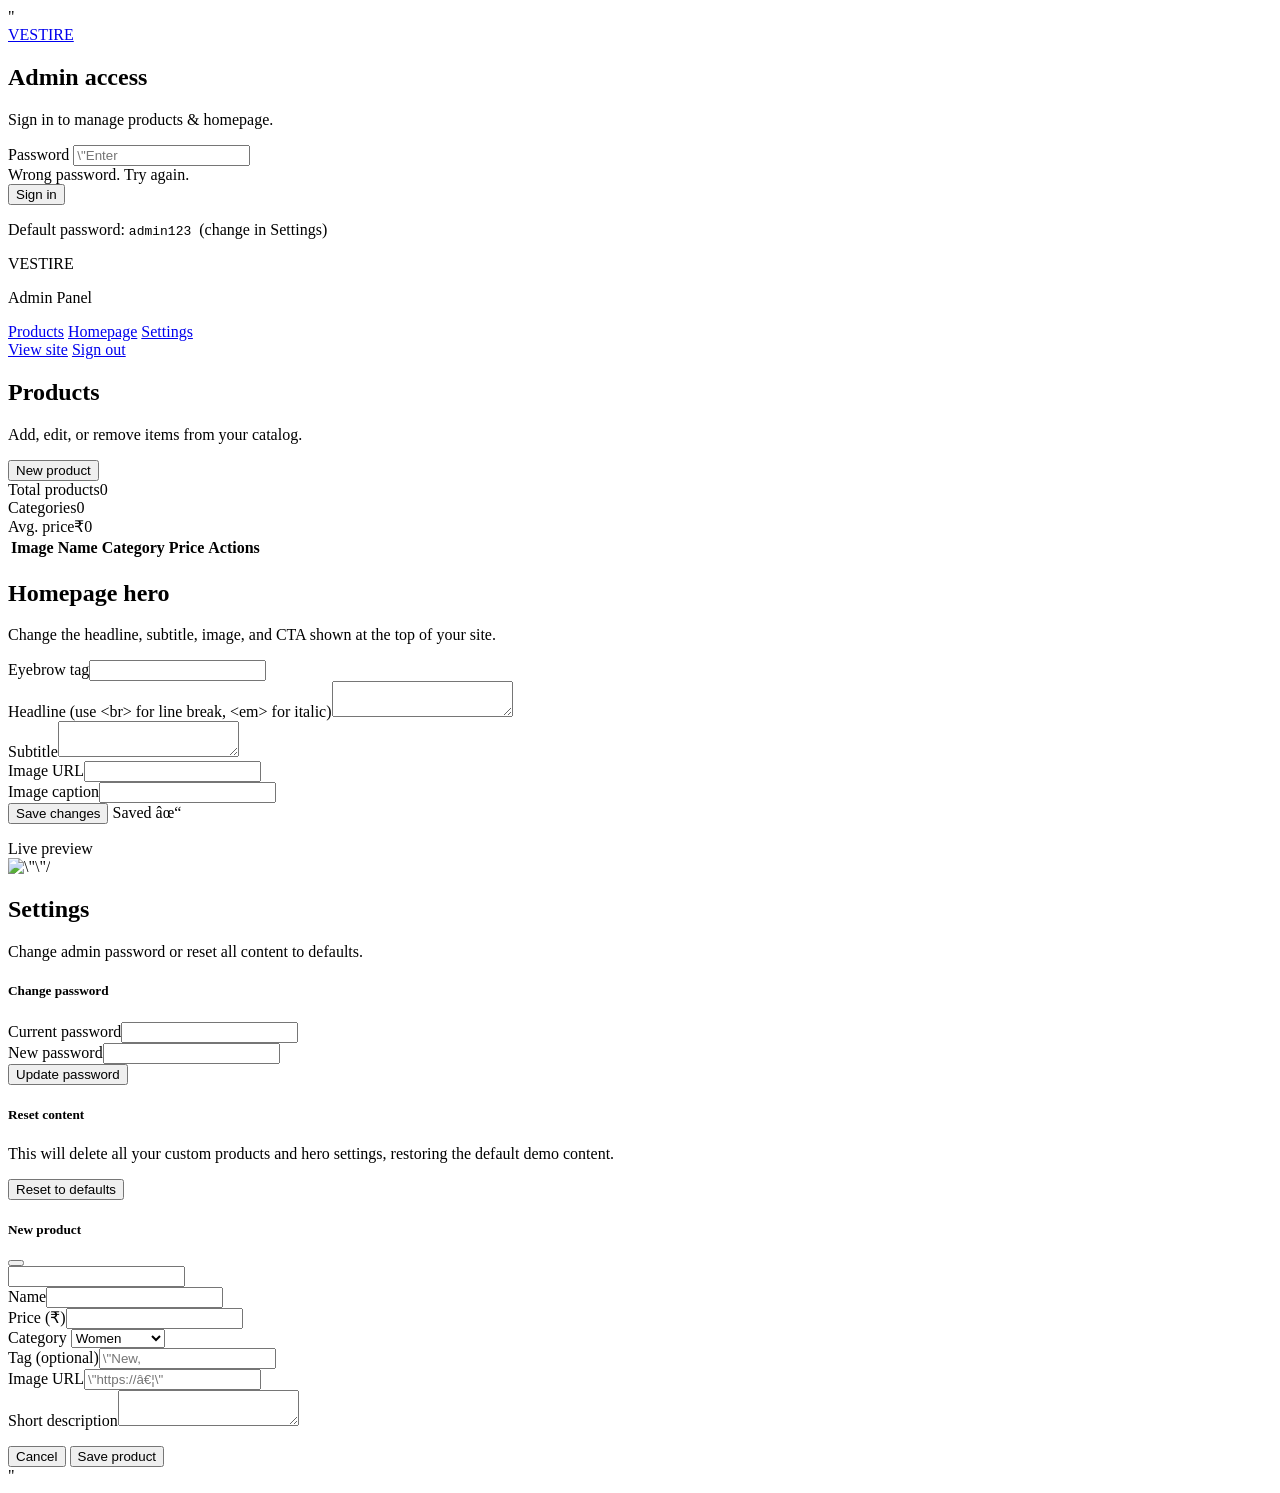
==== admin.html @ 78c93a62 "Create admin.html" ====
"<!DOCTYPE html>
<html lang=\"en\">
<head>
  <meta charset=\"UTF-8\" />
  <meta name=\"viewport\" content=\"width=device-width, initial-scale=1.0\" />
  <title>Admin · VESTIRE</title>
  <link href=\"https://cdn.jsdelivr.net/npm/bootstrap@5.3.2/dist/css/bootstrap.min.css\" rel=\"stylesheet\" />
  <link href=\"https://fonts.googleapis.com/css2?family=Fraunces:opsz,wght@9..144,300;9..144,400;9..144,500;9..144,600&family=DM+Sans:wght@300;400;500;600&display=swap\" rel=\"stylesheet\" />
  <link rel=\"stylesheet\" href=\"https://cdnjs.cloudflare.com/ajax/libs/font-awesome/6.5.1/css/all.min.css\" />
  <link rel=\"stylesheet\" href=\"css/style.css\" />
</head>
<body class=\"admin-body\">

  <!-- LOGIN -->
  <section id=\"loginView\" class=\"admin-login\" data-testid=\"login-view\">
    <div class=\"login-card\">
      <a href=\"index.html\" class=\"brand-mark login-brand\" data-testid=\"login-brand\">VESTIRE</a>
      <h2 class=\"login-title\">Admin access</h2>
      <p class=\"login-sub\">Sign in to manage products &amp; homepage.</p>
      <form id=\"loginForm\" autocomplete=\"off\">
        <div class=\"mb-3\">
          <label class=\"form-label\">Password</label>
          <input type=\"password\" class=\"form-control form-control-lg\" id=\"pwInput\" placeholder=\"Enter admin password\" required data-testid=\"login-password\"/>
        </div>
        <div class=\"text-danger small mb-3 d-none\" id=\"loginError\" data-testid=\"login-error\">Wrong password. Try again.</div>
        <button class=\"btn btn-dark btn-pill w-100\" type=\"submit\" data-testid=\"login-submit\">Sign in</button>
      </form>
      <p class=\"login-hint mt-3\" data-testid=\"login-hint\">
        <i class=\"fa-solid fa-circle-info\"></i>
        Default password: <code>admin123</code> &nbsp;(change in Settings)
      </p>
    </div>
  </section>

  <!-- DASHBOARD -->
  <section id=\"dashView\" class=\"admin-dash d-none\" data-testid=\"dash-view\">
    <aside class=\"admin-side\">
      <div class=\"brand-mark admin-brand\">VESTIRE</div>
      <p class=\"admin-sub\">Admin Panel</p>
      <nav class=\"admin-nav\" data-testid=\"admin-nav\">
        <a href=\"#\" class=\"admin-link active\" data-tab=\"products\" data-testid=\"tab-products\"><i class=\"fa-solid fa-tag\"></i> Products</a>
        <a href=\"#\" class=\"admin-link\" data-tab=\"hero\" data-testid=\"tab-hero\"><i class=\"fa-regular fa-image\"></i> Homepage</a>
        <a href=\"#\" class=\"admin-link\" data-tab=\"settings\" data-testid=\"tab-settings\"><i class=\"fa-solid fa-gear\"></i> Settings</a>
      </nav>
      <div class=\"admin-side-bottom\">
        <a href=\"index.html\" class=\"admin-link\" data-testid=\"view-site\"><i class=\"fa-solid fa-arrow-up-right-from-square\"></i> View site</a>
        <a href=\"#\" class=\"admin-link\" id=\"logoutBtn\" data-testid=\"logout-btn\"><i class=\"fa-solid fa-right-from-bracket\"></i> Sign out</a>
      </div>
    </aside>

    <main class=\"admin-main\">
      <!-- PRODUCTS TAB -->
      <div class=\"admin-tab\" id=\"tab-products\" data-testid=\"products-pane\">
        <div class=\"admin-head d-flex justify-content-between align-items-center flex-wrap gap-3\">
          <div>
            <h2 class=\"admin-title\">Products</h2>
            <p class=\"admin-desc\">Add, edit, or remove items from your catalog.</p>
          </div>
          <button class=\"btn btn-dark btn-pill\" id=\"newProductBtn\" data-testid=\"new-product-btn\"><i class=\"fa-solid fa-plus me-2\"></i>New product</button>
        </div>

        <div class=\"admin-stats row g-3 mb-4\" data-testid=\"admin-stats\">
          <div class=\"col-md-4\"><div class=\"stat-card\"><span class=\"stat-label\">Total products</span><span class=\"stat-value\" id=\"statCount\">0</span></div></div>
          <div class=\"col-md-4\"><div class=\"stat-card\"><span class=\"stat-label\">Categories</span><span class=\"stat-value\" id=\"statCats\">0</span></div></div>
          <div class=\"col-md-4\"><div class=\"stat-card\"><span class=\"stat-label\">Avg. price</span><span class=\"stat-value\" id=\"statAvg\">&#8377;0</span></div></div>
        </div>

        <div class=\"table-card\">
          <table class=\"table align-middle admin-table\" data-testid=\"products-table\">
            <thead><tr><th>Image</th><th>Name</th><th>Category</th><th>Price</th><th class=\"text-end\">Actions</th></tr></thead>
            <tbody id=\"productsBody\"></tbody>
          </table>
        </div>
      </div>

      <!-- HERO TAB -->
      <div class=\"admin-tab d-none\" id=\"tab-hero\" data-testid=\"hero-pane\">
        <div class=\"admin-head\">
          <h2 class=\"admin-title\">Homepage hero</h2>
          <p class=\"admin-desc\">Change the headline, subtitle, image, and CTA shown at the top of your site.</p>
        </div>
        <div class=\"row g-4\">
          <div class=\"col-lg-6\">
            <form id=\"heroForm\" class=\"form-card\">
              <div class=\"mb-3\"><label class=\"form-label\">Eyebrow tag</label><input class=\"form-control\" id=\"heroEyebrow\" data-testid=\"hero-eyebrow-input\"/></div>
              <div class=\"mb-3\"><label class=\"form-label\">Headline (use &lt;br&gt; for line break, &lt;em&gt; for italic)</label><textarea class=\"form-control\" id=\"heroTitle\" rows=\"2\" data-testid=\"hero-title-input\"></textarea></div>
              <div class=\"mb-3\"><label class=\"form-label\">Subtitle</label><textarea class=\"form-control\" id=\"heroSubtitle\" rows=\"3\" data-testid=\"hero-subtitle-input\"></textarea></div>
              <div class=\"mb-3\"><label class=\"form-label\">Image URL</label><input class=\"form-control\" id=\"heroImageUrl\" data-testid=\"hero-image-input\"/></div>
              <div class=\"mb-3\"><label class=\"form-label\">Image caption</label><input class=\"form-control\" id=\"heroCaption\" data-testid=\"hero-caption-input\"/></div>
              <button type=\"submit\" class=\"btn btn-dark btn-pill\" data-testid=\"hero-save-btn\">Save changes</button>
              <span class=\"ms-3 small text-success d-none\" id=\"heroSaved\" data-testid=\"hero-saved-msg\">Saved ✓</span>
            </form>
          </div>
          <div class=\"col-lg-6\">
            <label class=\"form-label\">Live preview</label>
            <div class=\"hero-preview\" data-testid=\"hero-preview\">
              <img id=\"heroPreviewImg\" alt=\"\"/>
              <div class=\"hero-preview-text\">
                <span class=\"eyebrow\" id=\"heroPreviewEyebrow\"></span>
                <h3 id=\"heroPreviewTitle\"></h3>
                <p id=\"heroPreviewSub\"></p>
              </div>
            </div>
          </div>
        </div>
      </div>

      <!-- SETTINGS TAB -->
      <div class=\"admin-tab d-none\" id=\"tab-settings\" data-testid=\"settings-pane\">
        <div class=\"admin-head\">
          <h2 class=\"admin-title\">Settings</h2>
          <p class=\"admin-desc\">Change admin password or reset all content to defaults.</p>
        </div>
        <div class=\"row g-4\">
          <div class=\"col-lg-6\">
            <form id=\"pwForm\" class=\"form-card\">
              <h5>Change password</h5>
              <div class=\"mb-3\"><label class=\"form-label\">Current password</label><input type=\"password\" class=\"form-control\" id=\"curPw\" required data-testid=\"cur-pw\"/></div>
              <div class=\"mb-3\"><label class=\"form-label\">New password</label><input type=\"password\" class=\"form-control\" id=\"newPw\" required minlength=\"4\" data-testid=\"new-pw\"/></div>
              <button class=\"btn btn-dark btn-pill\" type=\"submit\" data-testid=\"save-pw-btn\">Update password</button>
              <span class=\"ms-3 small d-none\" id=\"pwMsg\" data-testid=\"pw-msg\"></span>
            </form>
          </div>
          <div class=\"col-lg-6\">
            <div class=\"form-card\">
              <h5>Reset content</h5>
              <p class=\"text-muted small\">This will delete all your custom products and hero settings, restoring the default demo content.</p>
              <button class=\"btn btn-outline-danger btn-pill\" id=\"resetBtn\" data-testid=\"reset-btn\"><i class=\"fa-solid fa-rotate-left me-2\"></i>Reset to defaults</button>
            </div>
          </div>
        </div>
      </div>
    </main>
  </section>

  <!-- Product modal -->
  <div class=\"modal fade\" id=\"productModal\" tabindex=\"-1\" aria-hidden=\"true\">
    <div class=\"modal-dialog modal-dialog-centered modal-lg\">
      <div class=\"modal-content\">
        <div class=\"modal-header\">
          <h5 class=\"modal-title\" id=\"productModalTitle\">New product</h5>
          <button type=\"button\" class=\"btn-close\" data-bs-dismiss=\"modal\" aria-label=\"Close\"></button>
        </div>
        <div class=\"modal-body\">
          <form id=\"productForm\">
            <input type=\"hidden\" id=\"prodId\"/>
            <div class=\"row g-3\">
              <div class=\"col-md-8\"><label class=\"form-label\">Name</label><input class=\"form-control\" id=\"prodName\" required data-testid=\"prod-name\"/></div>
              <div class=\"col-md-4\"><label class=\"form-label\">Price (&#8377;)</label><input type=\"number\" class=\"form-control\" id=\"prodPrice\" required min=\"0\" data-testid=\"prod-price\"/></div>
              <div class=\"col-md-6\"><label class=\"form-label\">Category</label>
                <select class=\"form-select\" id=\"prodCategory\" required data-testid=\"prod-category\">
                  <option value=\"Women\">Women</option>
                  <option value=\"Men\">Men</option>
                  <option value=\"Accessories\">Accessories</option>
                  <option value=\"Footwear\">Footwear</option>
                </select>
              </div>
              <div class=\"col-md-6\"><label class=\"form-label\">Tag (optional)</label><input class=\"form-control\" id=\"prodTag\" placeholder=\"New, Best seller…\" data-testid=\"prod-tag\"/></div>
              <div class=\"col-12\"><label class=\"form-label\">Image URL</label><input class=\"form-control\" id=\"prodImage\" required placeholder=\"https://…\" data-testid=\"prod-image\"/></div>
              <div class=\"col-12\"><label class=\"form-label\">Short description</label><textarea class=\"form-control\" id=\"prodDesc\" rows=\"2\" data-testid=\"prod-desc\"></textarea></div>
            </div>
          </form>
        </div>
        <div class=\"modal-footer\">
          <button class=\"btn btn-link\" data-bs-dismiss=\"modal\">Cancel</button>
          <button class=\"btn btn-dark btn-pill\" id=\"saveProductBtn\" data-testid=\"save-product-btn\">Save product</button>
        </div>
      </div>
    </div>
  </div>

  <!-- Toast -->
  <div class=\"toast-stack\" id=\"toastStack\" data-testid=\"toast-stack\"></div>

  <script src=\"https://cdn.jsdelivr.net/npm/bootstrap@5.3.2/dist/js/bootstrap.bundle.min.js\"></script>
  <script src=\"js/data.js\"></script>
  <script src=\"js/admin.js\"></script>
</body>
</html>
"
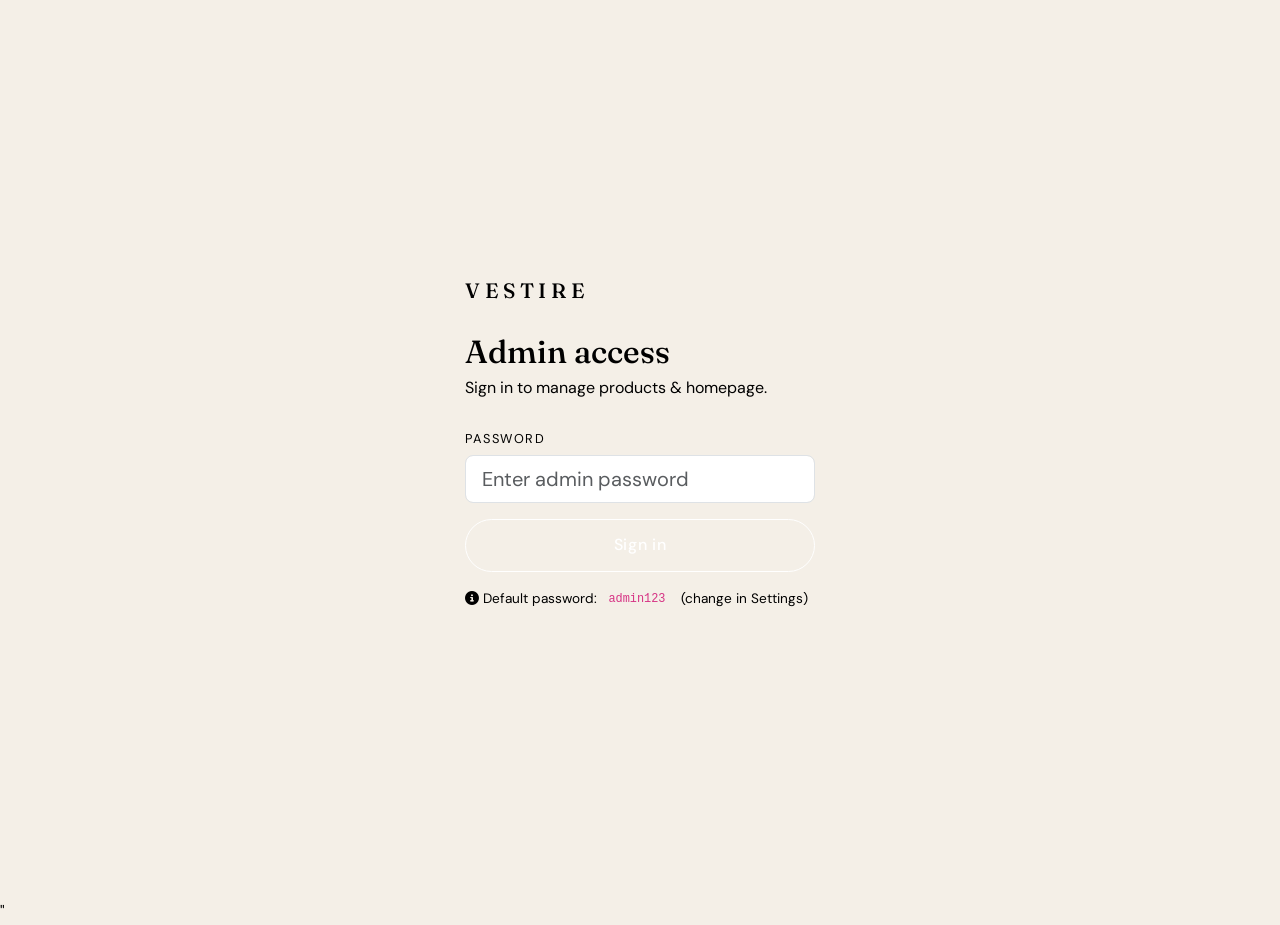
==== commit 7670b2b5: "Fix malformed HTML escaping" ====
--- a/admin.html
+++ b/admin.html
@@ -1,104 +1,104 @@
-"<!DOCTYPE html>
-<html lang=\"en\">
+<!DOCTYPE html>
+<html lang="en">
 <head>
-  <meta charset=\"UTF-8\" />
-  <meta name=\"viewport\" content=\"width=device-width, initial-scale=1.0\" />
+  <meta charset="UTF-8" />
+  <meta name="viewport" content="width=device-width, initial-scale=1.0" />
   <title>Admin · VESTIRE</title>
-  <link href=\"https://cdn.jsdelivr.net/npm/bootstrap@5.3.2/dist/css/bootstrap.min.css\" rel=\"stylesheet\" />
-  <link href=\"https://fonts.googleapis.com/css2?family=Fraunces:opsz,wght@9..144,300;9..144,400;9..144,500;9..144,600&family=DM+Sans:wght@300;400;500;600&display=swap\" rel=\"stylesheet\" />
-  <link rel=\"stylesheet\" href=\"https://cdnjs.cloudflare.com/ajax/libs/font-awesome/6.5.1/css/all.min.css\" />
-  <link rel=\"stylesheet\" href=\"css/style.css\" />
+  <link href="https://cdn.jsdelivr.net/npm/bootstrap@5.3.2/dist/css/bootstrap.min.css" rel="stylesheet" />
+  <link href="https://fonts.googleapis.com/css2?family=Fraunces:opsz,wght@9..144,300;9..144,400;9..144,500;9..144,600&family=DM+Sans:wght@300;400;500;600&display=swap" rel="stylesheet" />
+  <link rel="stylesheet" href="https://cdnjs.cloudflare.com/ajax/libs/font-awesome/6.5.1/css/all.min.css" />
+  <link rel="stylesheet" href="css/style.css" />
 </head>
-<body class=\"admin-body\">
+<body class="admin-body">
 
   <!-- LOGIN -->
-  <section id=\"loginView\" class=\"admin-login\" data-testid=\"login-view\">
-    <div class=\"login-card\">
-      <a href=\"index.html\" class=\"brand-mark login-brand\" data-testid=\"login-brand\">VESTIRE</a>
-      <h2 class=\"login-title\">Admin access</h2>
-      <p class=\"login-sub\">Sign in to manage products &amp; homepage.</p>
-      <form id=\"loginForm\" autocomplete=\"off\">
-        <div class=\"mb-3\">
-          <label class=\"form-label\">Password</label>
-          <input type=\"password\" class=\"form-control form-control-lg\" id=\"pwInput\" placeholder=\"Enter admin password\" required data-testid=\"login-password\"/>
+  <section id="loginView" class="admin-login" data-testid="login-view">
+    <div class="login-card">
+      <a href="index.html" class="brand-mark login-brand" data-testid="login-brand">VESTIRE</a>
+      <h2 class="login-title">Admin access</h2>
+      <p class="login-sub">Sign in to manage products &amp; homepage.</p>
+      <form id="loginForm" autocomplete="off">
+        <div class="mb-3">
+          <label class="form-label">Password</label>
+          <input type="password" class="form-control form-control-lg" id="pwInput" placeholder="Enter admin password" required data-testid="login-password"/>
         </div>
-        <div class=\"text-danger small mb-3 d-none\" id=\"loginError\" data-testid=\"login-error\">Wrong password. Try again.</div>
-        <button class=\"btn btn-dark btn-pill w-100\" type=\"submit\" data-testid=\"login-submit\">Sign in</button>
+        <div class="text-danger small mb-3 d-none" id="loginError" data-testid="login-error">Wrong password. Try again.</div>
+        <button class="btn btn-dark btn-pill w-100" type="submit" data-testid="login-submit">Sign in</button>
       </form>
-      <p class=\"login-hint mt-3\" data-testid=\"login-hint\">
-        <i class=\"fa-solid fa-circle-info\"></i>
+      <p class="login-hint mt-3" data-testid="login-hint">
+        <i class="fa-solid fa-circle-info"></i>
         Default password: <code>admin123</code> &nbsp;(change in Settings)
       </p>
     </div>
   </section>
 
   <!-- DASHBOARD -->
-  <section id=\"dashView\" class=\"admin-dash d-none\" data-testid=\"dash-view\">
-    <aside class=\"admin-side\">
-      <div class=\"brand-mark admin-brand\">VESTIRE</div>
-      <p class=\"admin-sub\">Admin Panel</p>
-      <nav class=\"admin-nav\" data-testid=\"admin-nav\">
-        <a href=\"#\" class=\"admin-link active\" data-tab=\"products\" data-testid=\"tab-products\"><i class=\"fa-solid fa-tag\"></i> Products</a>
-        <a href=\"#\" class=\"admin-link\" data-tab=\"hero\" data-testid=\"tab-hero\"><i class=\"fa-regular fa-image\"></i> Homepage</a>
-        <a href=\"#\" class=\"admin-link\" data-tab=\"settings\" data-testid=\"tab-settings\"><i class=\"fa-solid fa-gear\"></i> Settings</a>
+  <section id="dashView" class="admin-dash d-none" data-testid="dash-view">
+    <aside class="admin-side">
+      <div class="brand-mark admin-brand">VESTIRE</div>
+      <p class="admin-sub">Admin Panel</p>
+      <nav class="admin-nav" data-testid="admin-nav">
+        <a href="#" class="admin-link active" data-tab="products" data-testid="tab-products"><i class="fa-solid fa-tag"></i> Products</a>
+        <a href="#" class="admin-link" data-tab="hero" data-testid="tab-hero"><i class="fa-regular fa-image"></i> Homepage</a>
+        <a href="#" class="admin-link" data-tab="settings" data-testid="tab-settings"><i class="fa-solid fa-gear"></i> Settings</a>
       </nav>
-      <div class=\"admin-side-bottom\">
-        <a href=\"index.html\" class=\"admin-link\" data-testid=\"view-site\"><i class=\"fa-solid fa-arrow-up-right-from-square\"></i> View site</a>
-        <a href=\"#\" class=\"admin-link\" id=\"logoutBtn\" data-testid=\"logout-btn\"><i class=\"fa-solid fa-right-from-bracket\"></i> Sign out</a>
+      <div class="admin-side-bottom">
+        <a href="index.html" class="admin-link" data-testid="view-site"><i class="fa-solid fa-arrow-up-right-from-square"></i> View site</a>
+        <a href="#" class="admin-link" id="logoutBtn" data-testid="logout-btn"><i class="fa-solid fa-right-from-bracket"></i> Sign out</a>
       </div>
     </aside>
 
-    <main class=\"admin-main\">
+    <main class="admin-main">
       <!-- PRODUCTS TAB -->
-      <div class=\"admin-tab\" id=\"tab-products\" data-testid=\"products-pane\">
-        <div class=\"admin-head d-flex justify-content-between align-items-center flex-wrap gap-3\">
+      <div class="admin-tab" id="tab-products" data-testid="products-pane">
+        <div class="admin-head d-flex justify-content-between align-items-center flex-wrap gap-3">
           <div>
-            <h2 class=\"admin-title\">Products</h2>
-            <p class=\"admin-desc\">Add, edit, or remove items from your catalog.</p>
+            <h2 class="admin-title">Products</h2>
+            <p class="admin-desc">Add, edit, or remove items from your catalog.</p>
           </div>
-          <button class=\"btn btn-dark btn-pill\" id=\"newProductBtn\" data-testid=\"new-product-btn\"><i class=\"fa-solid fa-plus me-2\"></i>New product</button>
+          <button class="btn btn-dark btn-pill" id="newProductBtn" data-testid="new-product-btn"><i class="fa-solid fa-plus me-2"></i>New product</button>
         </div>
 
-        <div class=\"admin-stats row g-3 mb-4\" data-testid=\"admin-stats\">
-          <div class=\"col-md-4\"><div class=\"stat-card\"><span class=\"stat-label\">Total products</span><span class=\"stat-value\" id=\"statCount\">0</span></div></div>
-          <div class=\"col-md-4\"><div class=\"stat-card\"><span class=\"stat-label\">Categories</span><span class=\"stat-value\" id=\"statCats\">0</span></div></div>
-          <div class=\"col-md-4\"><div class=\"stat-card\"><span class=\"stat-label\">Avg. price</span><span class=\"stat-value\" id=\"statAvg\">&#8377;0</span></div></div>
+        <div class="admin-stats row g-3 mb-4" data-testid="admin-stats">
+          <div class="col-md-4"><div class="stat-card"><span class="stat-label">Total products</span><span class="stat-value" id="statCount">0</span></div></div>
+          <div class="col-md-4"><div class="stat-card"><span class="stat-label">Categories</span><span class="stat-value" id="statCats">0</span></div></div>
+          <div class="col-md-4"><div class="stat-card"><span class="stat-label">Avg. price</span><span class="stat-value" id="statAvg">&#8377;0</span></div></div>
         </div>
 
-        <div class=\"table-card\">
-          <table class=\"table align-middle admin-table\" data-testid=\"products-table\">
-            <thead><tr><th>Image</th><th>Name</th><th>Category</th><th>Price</th><th class=\"text-end\">Actions</th></tr></thead>
-            <tbody id=\"productsBody\"></tbody>
+        <div class="table-card">
+          <table class="table align-middle admin-table" data-testid="products-table">
+            <thead><tr><th>Image</th><th>Name</th><th>Category</th><th>Price</th><th class="text-end">Actions</th></tr></thead>
+            <tbody id="productsBody"></tbody>
           </table>
         </div>
       </div>
 
       <!-- HERO TAB -->
-      <div class=\"admin-tab d-none\" id=\"tab-hero\" data-testid=\"hero-pane\">
-        <div class=\"admin-head\">
-          <h2 class=\"admin-title\">Homepage hero</h2>
-          <p class=\"admin-desc\">Change the headline, subtitle, image, and CTA shown at the top of your site.</p>
+      <div class="admin-tab d-none" id="tab-hero" data-testid="hero-pane">
+        <div class="admin-head">
+          <h2 class="admin-title">Homepage hero</h2>
+          <p class="admin-desc">Change the headline, subtitle, image, and CTA shown at the top of your site.</p>
         </div>
-        <div class=\"row g-4\">
-          <div class=\"col-lg-6\">
-            <form id=\"heroForm\" class=\"form-card\">
-              <div class=\"mb-3\"><label class=\"form-label\">Eyebrow tag</label><input class=\"form-control\" id=\"heroEyebrow\" data-testid=\"hero-eyebrow-input\"/></div>
-              <div class=\"mb-3\"><label class=\"form-label\">Headline (use &lt;br&gt; for line break, &lt;em&gt; for italic)</label><textarea class=\"form-control\" id=\"heroTitle\" rows=\"2\" data-testid=\"hero-title-input\"></textarea></div>
-              <div class=\"mb-3\"><label class=\"form-label\">Subtitle</label><textarea class=\"form-control\" id=\"heroSubtitle\" rows=\"3\" data-testid=\"hero-subtitle-input\"></textarea></div>
-              <div class=\"mb-3\"><label class=\"form-label\">Image URL</label><input class=\"form-control\" id=\"heroImageUrl\" data-testid=\"hero-image-input\"/></div>
-              <div class=\"mb-3\"><label class=\"form-label\">Image caption</label><input class=\"form-control\" id=\"heroCaption\" data-testid=\"hero-caption-input\"/></div>
-              <button type=\"submit\" class=\"btn btn-dark btn-pill\" data-testid=\"hero-save-btn\">Save changes</button>
-              <span class=\"ms-3 small text-success d-none\" id=\"heroSaved\" data-testid=\"hero-saved-msg\">Saved ✓</span>
+        <div class="row g-4">
+          <div class="col-lg-6">
+            <form id="heroForm" class="form-card">
+              <div class="mb-3"><label class="form-label">Eyebrow tag</label><input class="form-control" id="heroEyebrow" data-testid="hero-eyebrow-input"/></div>
+              <div class="mb-3"><label class="form-label">Headline (use &lt;br&gt; for line break, &lt;em&gt; for italic)</label><textarea class="form-control" id="heroTitle" rows="2" data-testid="hero-title-input"></textarea></div>
+              <div class="mb-3"><label class="form-label">Subtitle</label><textarea class="form-control" id="heroSubtitle" rows="3" data-testid="hero-subtitle-input"></textarea></div>
+              <div class="mb-3"><label class="form-label">Image URL</label><input class="form-control" id="heroImageUrl" data-testid="hero-image-input"/></div>
+              <div class="mb-3"><label class="form-label">Image caption</label><input class="form-control" id="heroCaption" data-testid="hero-caption-input"/></div>
+              <button type="submit" class="btn btn-dark btn-pill" data-testid="hero-save-btn">Save changes</button>
+              <span class="ms-3 small text-success d-none" id="heroSaved" data-testid="hero-saved-msg">Saved ✓</span>
             </form>
           </div>
-          <div class=\"col-lg-6\">
-            <label class=\"form-label\">Live preview</label>
-            <div class=\"hero-preview\" data-testid=\"hero-preview\">
-              <img id=\"heroPreviewImg\" alt=\"\"/>
-              <div class=\"hero-preview-text\">
-                <span class=\"eyebrow\" id=\"heroPreviewEyebrow\"></span>
-                <h3 id=\"heroPreviewTitle\"></h3>
-                <p id=\"heroPreviewSub\"></p>
+          <div class="col-lg-6">
+            <label class="form-label">Live preview</label>
+            <div class="hero-preview" data-testid="hero-preview">
+              <img id="heroPreviewImg" alt=""/>
+              <div class="hero-preview-text">
+                <span class="eyebrow" id="heroPreviewEyebrow"></span>
+                <h3 id="heroPreviewTitle"></h3>
+                <p id="heroPreviewSub"></p>
               </div>
             </div>
           </div>
@@ -106,26 +106,26 @@
       </div>
 
       <!-- SETTINGS TAB -->
-      <div class=\"admin-tab d-none\" id=\"tab-settings\" data-testid=\"settings-pane\">
-        <div class=\"admin-head\">
-          <h2 class=\"admin-title\">Settings</h2>
-          <p class=\"admin-desc\">Change admin password or reset all content to defaults.</p>
+      <div class="admin-tab d-none" id="tab-settings" data-testid="settings-pane">
+        <div class="admin-head">
+          <h2 class="admin-title">Settings</h2>
+          <p class="admin-desc">Change admin password or reset all content to defaults.</p>
         </div>
-        <div class=\"row g-4\">
-          <div class=\"col-lg-6\">
-            <form id=\"pwForm\" class=\"form-card\">
+        <div class="row g-4">
+          <div class="col-lg-6">
+            <form id="pwForm" class="form-card">
               <h5>Change password</h5>
-              <div class=\"mb-3\"><label class=\"form-label\">Current password</label><input type=\"password\" class=\"form-control\" id=\"curPw\" required data-testid=\"cur-pw\"/></div>
-              <div class=\"mb-3\"><label class=\"form-label\">New password</label><input type=\"password\" class=\"form-control\" id=\"newPw\" required minlength=\"4\" data-testid=\"new-pw\"/></div>
-              <button class=\"btn btn-dark btn-pill\" type=\"submit\" data-testid=\"save-pw-btn\">Update password</button>
-              <span class=\"ms-3 small d-none\" id=\"pwMsg\" data-testid=\"pw-msg\"></span>
+              <div class="mb-3"><label class="form-label">Current password</label><input type="password" class="form-control" id="curPw" required data-testid="cur-pw"/></div>
+              <div class="mb-3"><label class="form-label">New password</label><input type="password" class="form-control" id="newPw" required minlength="4" data-testid="new-pw"/></div>
+              <button class="btn btn-dark btn-pill" type="submit" data-testid="save-pw-btn">Update password</button>
+              <span class="ms-3 small d-none" id="pwMsg" data-testid="pw-msg"></span>
             </form>
           </div>
-          <div class=\"col-lg-6\">
-            <div class=\"form-card\">
+          <div class="col-lg-6">
+            <div class="form-card">
               <h5>Reset content</h5>
-              <p class=\"text-muted small\">This will delete all your custom products and hero settings, restoring the default demo content.</p>
-              <button class=\"btn btn-outline-danger btn-pill\" id=\"resetBtn\" data-testid=\"reset-btn\"><i class=\"fa-solid fa-rotate-left me-2\"></i>Reset to defaults</button>
+              <p class="text-muted small">This will delete all your custom products and hero settings, restoring the default demo content.</p>
+              <button class="btn btn-outline-danger btn-pill" id="resetBtn" data-testid="reset-btn"><i class="fa-solid fa-rotate-left me-2"></i>Reset to defaults</button>
             </div>
           </div>
         </div>
@@ -134,47 +134,48 @@
   </section>
 
   <!-- Product modal -->
-  <div class=\"modal fade\" id=\"productModal\" tabindex=\"-1\" aria-hidden=\"true\">
-    <div class=\"modal-dialog modal-dialog-centered modal-lg\">
-      <div class=\"modal-content\">
-        <div class=\"modal-header\">
-          <h5 class=\"modal-title\" id=\"productModalTitle\">New product</h5>
-          <button type=\"button\" class=\"btn-close\" data-bs-dismiss=\"modal\" aria-label=\"Close\"></button>
+  <div class="modal fade" id="productModal" tabindex="-1" aria-hidden="true">
+    <div class="modal-dialog modal-dialog-centered modal-lg">
+      <div class="modal-content">
+        <div class="modal-header">
+          <h5 class="modal-title" id="productModalTitle">New product</h5>
+          <button type="button" class="btn-close" data-bs-dismiss="modal" aria-label="Close"></button>
         </div>
-        <div class=\"modal-body\">
-          <form id=\"productForm\">
-            <input type=\"hidden\" id=\"prodId\"/>
-            <div class=\"row g-3\">
-              <div class=\"col-md-8\"><label class=\"form-label\">Name</label><input class=\"form-control\" id=\"prodName\" required data-testid=\"prod-name\"/></div>
-              <div class=\"col-md-4\"><label class=\"form-label\">Price (&#8377;)</label><input type=\"number\" class=\"form-control\" id=\"prodPrice\" required min=\"0\" data-testid=\"prod-price\"/></div>
-              <div class=\"col-md-6\"><label class=\"form-label\">Category</label>
-                <select class=\"form-select\" id=\"prodCategory\" required data-testid=\"prod-category\">
-                  <option value=\"Women\">Women</option>
-                  <option value=\"Men\">Men</option>
-                  <option value=\"Accessories\">Accessories</option>
-                  <option value=\"Footwear\">Footwear</option>
+        <div class="modal-body">
+          <form id="productForm">
+            <input type="hidden" id="prodId"/>
+            <div class="row g-3">
+              <div class="col-md-8"><label class="form-label">Name</label><input class="form-control" id="prodName" required data-testid="prod-name"/></div>
+              <div class="col-md-4"><label class="form-label">Price (&#8377;)</label><input type="number" class="form-control" id="prodPrice" required min="0" data-testid="prod-price"/></div>
+              <div class="col-md-6"><label class="form-label">Category</label>
+                <select class="form-select" id="prodCategory" required data-testid="prod-category">
+                  <option value="Women">Women</option>
+                  <option value="Men">Men</option>
+                  <option value="Accessories">Accessories</option>
+                  <option value="Footwear">Footwear</option>
                 </select>
               </div>
-              <div class=\"col-md-6\"><label class=\"form-label\">Tag (optional)</label><input class=\"form-control\" id=\"prodTag\" placeholder=\"New, Best seller…\" data-testid=\"prod-tag\"/></div>
-              <div class=\"col-12\"><label class=\"form-label\">Image URL</label><input class=\"form-control\" id=\"prodImage\" required placeholder=\"https://…\" data-testid=\"prod-image\"/></div>
-              <div class=\"col-12\"><label class=\"form-label\">Short description</label><textarea class=\"form-control\" id=\"prodDesc\" rows=\"2\" data-testid=\"prod-desc\"></textarea></div>
+              <div class="col-md-6"><label class="form-label">Tag (optional)</label><input class="form-control" id="prodTag" placeholder="New, Best seller…" data-testid="prod-tag"/></div>
+              <div class="col-12"><label class="form-label">Image URL</label><input class="form-control" id="prodImage" required placeholder="https://…" data-testid="prod-image"/></div>
+              <div class="col-12"><label class="form-label">Short description</label><textarea class="form-control" id="prodDesc" rows="2" data-testid="prod-desc"></textarea></div>
             </div>
           </form>
         </div>
-        <div class=\"modal-footer\">
-          <button class=\"btn btn-link\" data-bs-dismiss=\"modal\">Cancel</button>
-          <button class=\"btn btn-dark btn-pill\" id=\"saveProductBtn\" data-testid=\"save-product-btn\">Save product</button>
+        <div class="modal-footer">
+          <button class="btn btn-link" data-bs-dismiss="modal">Cancel</button>
+          <button class="btn btn-dark btn-pill" id="saveProductBtn" data-testid="save-product-btn">Save product</button>
         </div>
       </div>
     </div>
   </div>
 
   <!-- Toast -->
-  <div class=\"toast-stack\" id=\"toastStack\" data-testid=\"toast-stack\"></div>
+  <div class="toast-stack" id="toastStack" data-testid="toast-stack"></div>
 
-  <script src=\"https://cdn.jsdelivr.net/npm/bootstrap@5.3.2/dist/js/bootstrap.bundle.min.js\"></script>
-  <script src=\"js/data.js\"></script>
-  <script src=\"js/admin.js\"></script>
+  <script src="https://cdn.jsdelivr.net/npm/bootstrap@5.3.2/dist/js/bootstrap.bundle.min.js"></script>
+  <script src="js/data.js"></script>
+  <script src="js/admin.js"></script>
 </body>
 </html>
 "
+
--- a/css/style.css
+++ b/css/style.css
@@ -0,0 +1,676 @@
+"/* ============================================================
+   VESTIRE — Clothing Boutique
+   Aesthetic: warm minimalist · editorial · premium
+   ============================================================ */
+
+:root {
+  --bg: #f6f1ea;          /* warm cream */
+  --bg-2: #efe7db;        /* deeper cream */
+  --ink: #1a1a1a;         /* deep charcoal */
+  --ink-soft: #5b5b5b;
+  --line: #e3dccf;
+  --accent: #b5552d;      /* warm terracotta */
+  --accent-2: #7a7458;    /* olive */
+  --paper: #ffffff;
+  --shadow: 0 14px 40px -22px rgba(26,26,26,.22);
+  --radius: 4px;
+}
+
+* { box-sizing: border-box; }
+
+html, body {
+  background: var(--bg);
+  color: var(--ink);
+  font-family: 'DM Sans', system-ui, sans-serif;
+  font-size: 16px;
+  line-height: 1.55;
+  -webkit-font-smoothing: antialiased;
+}
+
+::selection { background: var(--ink); color: var(--bg); }
+
+a { color: var(--ink); text-decoration: none; transition: opacity .25s ease, color .25s ease; }
+a:hover { opacity: .65; }
+
+/* ---------- Typography ---------- */
+.brand-mark {
+  font-family: 'Fraunces', serif;
+  font-weight: 500;
+  letter-spacing: .22em;
+  font-size: 1.15rem;
+  text-transform: uppercase;
+}
+.display-hero {
+  font-family: 'Fraunces', serif;
+  font-weight: 400;
+  font-size: clamp(2.6rem, 5.6vw, 5rem);
+  line-height: 1.04;
+  letter-spacing: -.01em;
+  margin: 0 0 1.4rem;
+}
+.display-hero em { font-style: italic; color: var(--accent); font-variation-settings: \"opsz\" 144; }
+.display-shop {
+  font-family: 'Fraunces', serif;
+  font-weight: 400;
+  font-size: clamp(2.2rem, 4vw, 3.4rem);
+  margin: .4rem 0 .6rem;
+  letter-spacing: -.01em;
+}
+.section-title {
+  font-family: 'Fraunces', serif;
+  font-weight: 400;
+  font-size: clamp(1.8rem, 3.2vw, 2.8rem);
+  margin: .4rem 0 0;
+  letter-spacing: -.01em;
+  line-height: 1.1;
+}
+.eyebrow {
+  display: inline-block;
+  font-size: .72rem;
+  letter-spacing: .28em;
+  text-transform: uppercase;
+  color: var(--accent-2);
+  margin-bottom: .9rem;
+}
+.lead-paragraph {
+  font-size: 1.07rem;
+  color: var(--ink-soft);
+  max-width: 46ch;
+  margin-bottom: 2rem;
+}
+
+/* ---------- Buttons ---------- */
+.btn-pill {
+  border-radius: 999px;
+  padding: .85rem 1.6rem;
+  font-weight: 500;
+  letter-spacing: .04em;
+  transition: transform .25s ease, background .25s ease, color .25s ease, box-shadow .25s ease;
+}
+.btn-pill:hover { transform: translateY(-1px); }
+.btn-dark { background: var(--ink); border-color: var(--ink); }
+.btn-dark:hover { background: var(--accent); border-color: var(--accent); }
+.btn-outline-dark { border-color: var(--ink); color: var(--ink); }
+.btn-outline-dark:hover { background: var(--ink); color: var(--bg); }
+.link-underline {
+  border-bottom: 1px solid currentColor;
+  padding-bottom: 2px;
+  font-weight: 500;
+  font-size: .95rem;
+}
+
+/* ---------- Announcement & Nav ---------- */
+.announcement-bar {
+  background: var(--ink);
+  color: var(--bg);
+  text-align: center;
+  font-size: .78rem;
+  letter-spacing: .16em;
+  text-transform: uppercase;
+  padding: .65rem 1rem;
+}
+.site-navbar {
+  background: var(--bg);
+  border-bottom: 1px solid var(--line);
+  padding: .9rem 0;
+}
+.site-navbar .nav-link {
+  font-size: .94rem;
+  font-weight: 500;
+  letter-spacing: .02em;
+  position: relative;
+  padding: .25rem 0 !important;
+}
+.site-navbar .nav-link::after {
+  content: \"\";
+  position: absolute;
+  bottom: -3px; left: 0;
+  width: 0; height: 1px;
+  background: var(--ink);
+  transition: width .35s ease;
+}
+.site-navbar .nav-link:hover::after,
+.site-navbar .nav-link.active::after { width: 100%; }
+.nav-icon { font-size: 1.05rem; color: var(--ink); }
+.cart-badge {
+  position: absolute;
+  top: -6px; right: -10px;
+  background: var(--accent);
+  color: #fff;
+  font-size: .65rem;
+  min-width: 18px;
+  height: 18px;
+  border-radius: 50%;
+  display: inline-flex;
+  align-items: center;
+  justify-content: center;
+  font-weight: 600;
+}
+
+/* ---------- Hero ---------- */
+.hero { padding: 5rem 0 4rem; position: relative; }
+.hero-text-col { padding-right: 2rem; }
+.hero-cta-group {
+  display: flex;
+  align-items: center;
+  gap: 1.5rem;
+  flex-wrap: wrap;
+}
+.hero-image-wrap {
+  position: relative;
+  aspect-ratio: 4/5;
+  overflow: hidden;
+  border-radius: var(--radius);
+  box-shadow: var(--shadow);
+  background: var(--bg-2);
+}
+.hero-image {
+  width: 100%;
+  height: 100%;
+  object-fit: cover;
+  transition: transform 1.2s cubic-bezier(.2,.7,.2,1);
+}
+.hero-image-wrap:hover .hero-image { transform: scale(1.04); }
+.hero-tag {
+  position: absolute;
+  bottom: 1.2rem; left: 1.2rem;
+  background: rgba(255,255,255,.92);
+  color: var(--ink);
+  padding: .55rem .95rem;
+  font-size: .8rem;
+  letter-spacing: .14em;
+  text-transform: uppercase;
+  border-radius: 999px;
+}
+
+/* ---------- Marquee ---------- */
+.marquee-strip {
+  background: var(--ink);
+  color: var(--bg);
+  overflow: hidden;
+  padding: .9rem 0;
+  border-top: 1px solid var(--ink);
+  border-bottom: 1px solid var(--ink);
+}
+.marquee-track {
+  display: flex;
+  gap: 2rem;
+  white-space: nowrap;
+  animation: marquee 26s linear infinite;
+  font-size: .82rem;
+  letter-spacing: .22em;
+  text-transform: uppercase;
+}
+.marquee-track span:nth-child(even) { color: var(--accent); }
+@keyframes marquee {
+  from { transform: translateX(0); }
+  to { transform: translateX(-50%); }
+}
+
+/* ---------- Sections ---------- */
+.section { padding: 5.5rem 0; }
+.section-cream { background: var(--bg-2); }
+.section-head { margin-bottom: 2.5rem; }
+
+/* ---------- Category cards ---------- */
+.cat-card {
+  position: relative;
+  overflow: hidden;
+  aspect-ratio: 3/4;
+  border-radius: var(--radius);
+  cursor: pointer;
+}
+.cat-card img {
+  width: 100%;
+  height: 100%;
+  object-fit: cover;
+  transition: transform 1.2s cubic-bezier(.2,.7,.2,1);
+  filter: brightness(.9);
+}
+.cat-card:hover img { transform: scale(1.06); }
+.cat-card-overlay {
+  position: absolute;
+  inset: 0;
+  background: linear-gradient(180deg, transparent 50%, rgba(0,0,0,.55) 100%);
+}
+.cat-card-label {
+  position: absolute;
+  bottom: 1.4rem; left: 1.4rem; right: 1.4rem;
+  color: #fff;
+  display: flex;
+  justify-content: space-between;
+  align-items: center;
+}
+.cat-card-label h4 {
+  font-family: 'Fraunces', serif;
+  font-weight: 400;
+  font-size: 1.55rem;
+  margin: 0;
+}
+.cat-card-label .arrow {
+  width: 38px; height: 38px;
+  border: 1px solid #fff;
+  border-radius: 50%;
+  display: grid;
+  place-items: center;
+  font-size: .8rem;
+  transition: background .3s, color .3s;
+}
+.cat-card:hover .cat-card-label .arrow { background: #fff; color: var(--ink); }
+
+/* ---------- Product cards ---------- */
+.product-card {
+  display: block;
+  background: transparent;
+}
+.product-image-wrap {
+  position: relative;
+  aspect-ratio: 3/4;
+  overflow: hidden;
+  border-radius: var(--radius);
+  background: var(--bg-2);
+  margin-bottom: 1rem;
+}
+.product-image-wrap img {
+  width: 100%; height: 100%;
+  object-fit: cover;
+  transition: transform 1s cubic-bezier(.2,.7,.2,1);
+}
+.product-card:hover .product-image-wrap img { transform: scale(1.05); }
+.product-tag {
+  position: absolute;
+  top: 1rem; left: 1rem;
+  background: var(--paper);
+  color: var(--ink);
+  padding: .35rem .75rem;
+  font-size: .7rem;
+  letter-spacing: .14em;
+  text-transform: uppercase;
+  border-radius: 999px;
+}
+.add-to-cart-btn {
+  position: absolute;
+  bottom: 1rem;
+  left: 1rem; right: 1rem;
+  background: var(--ink);
+  color: var(--bg);
+  border: none;
+  padding: .8rem 1rem;
+  border-radius: 999px;
+  font-size: .82rem;
+  letter-spacing: .14em;
+  text-transform: uppercase;
+  opacity: 0;
+  transform: translateY(8px);
+  transition: opacity .35s ease, transform .35s ease, background .25s ease;
+  cursor: pointer;
+}
+.add-to-cart-btn:hover { background: var(--accent); }
+.product-card:hover .add-to-cart-btn { opacity: 1; transform: translateY(0); }
+.product-meta { display: flex; justify-content: space-between; align-items: baseline; gap: .5rem; }
+.product-name { font-size: .98rem; font-weight: 500; color: var(--ink); margin: 0; }
+.product-cat { font-size: .78rem; color: var(--ink-soft); letter-spacing: .08em; text-transform: uppercase; }
+.product-price { font-family: 'Fraunces', serif; font-size: 1.05rem; font-weight: 500; }
+
+/* ---------- Story section ---------- */
+.story-section { background: var(--paper); }
+.story-image-stack { position: relative; aspect-ratio: 1/1; }
+.story-image {
+  position: absolute;
+  border-radius: var(--radius);
+  object-fit: cover;
+  box-shadow: var(--shadow);
+}
+.story-image-1 { width: 75%; height: 88%; top: 0; left: 0; }
+.story-image-2 { width: 48%; height: 48%; bottom: 0; right: 0; border: 8px solid var(--bg); }
+.story-bullets { list-style: none; padding: 0; margin: 1rem 0 1.8rem; }
+.story-bullets li {
+  display: flex; align-items: center; gap: .8rem;
+  padding: .7rem 0;
+  border-bottom: 1px solid var(--line);
+  font-size: 1rem;
+}
+.story-bullets i { color: var(--accent); width: 22px; }
+.story-bullets li:last-child { border-bottom: none; }
+
+/* ---------- Testimonial ---------- */
+.testimonial-section { background: var(--bg-2); }
+.quote-icon { font-size: 1.6rem; color: var(--accent); opacity: .55; }
+.testimonial-quote {
+  font-family: 'Fraunces', serif;
+  font-weight: 400;
+  font-size: clamp(1.4rem, 2.4vw, 2.05rem);
+  line-height: 1.35;
+  max-width: 760px;
+  margin: 1.5rem auto;
+  font-style: italic;
+}
+.testimonial-meta { font-size: .9rem; color: var(--ink-soft); }
+
+/* ---------- Newsletter ---------- */
+.newsletter-section { background: var(--bg); }
+.newsletter-card {
+  background: var(--paper);
+  padding: 3rem;
+  border-radius: var(--radius);
+  border: 1px solid var(--line);
+}
+.newsletter-form {
+  display: flex; gap: .6rem; flex-wrap: wrap;
+}
+.newsletter-form .form-control {
+  flex: 1; min-width: 200px;
+  border-radius: 999px;
+  padding: .85rem 1.3rem;
+  border: 1px solid var(--line);
+  background: var(--bg);
+}
+.newsletter-form .form-control:focus { box-shadow: none; border-color: var(--ink); }
+.newsletter-note { display: inline-block; margin-top: .7rem; color: var(--accent-2); }
+
+/* ---------- Footer ---------- */
+.site-footer {
+  background: var(--ink);
+  color: #d4cfc4;
+  padding: 4rem 0 1.6rem;
+}
+.site-footer h6 {
+  color: var(--bg);
+  font-size: .78rem;
+  letter-spacing: .22em;
+  text-transform: uppercase;
+  margin-bottom: 1rem;
+}
+.site-footer ul { list-style: none; padding: 0; margin: 0; }
+.site-footer ul li { margin-bottom: .55rem; }
+.site-footer a { color: #d4cfc4; }
+.site-footer a:hover { color: var(--bg); opacity: 1; }
+.footer-brand { color: var(--bg); font-size: 1.6rem; }
+.footer-tagline { color: #b9b2a4; margin: .8rem 0 1.4rem; max-width: 32ch; }
+.footer-divider { border-color: #3a3a3a; margin: 2.5rem 0 1.2rem; }
+.social-row { display: flex; gap: 1rem; font-size: 1.1rem; }
+
+/* ---------- Shop page ---------- */
+.shop-header {
+  background: var(--bg);
+  padding: 3.5rem 0 2.5rem;
+  border-bottom: 1px solid var(--line);
+}
+.shop-toolbar {
+  padding: 1.2rem 0 2rem;
+  border-bottom: 1px solid var(--line);
+  margin-bottom: 2rem;
+}
+.filter-pill {
+  border: 1px solid var(--line);
+  background: transparent;
+  padding: .4rem 1.05rem;
+  border-radius: 999px;
+  font-size: .85rem;
+  cursor: pointer;
+  transition: all .25s ease;
+}
+.filter-pill:hover { border-color: var(--ink); }
+.filter-pill.active { background: var(--ink); color: var(--bg); border-color: var(--ink); }
+.sort-select {
+  border-radius: 999px;
+  border-color: var(--line);
+  padding: .4rem 2rem .4rem 1rem;
+  background-color: transparent;
+}
+.empty-state { text-align: center; padding: 4rem 1rem; color: var(--ink-soft); }
+.empty-state i { font-size: 2.5rem; color: var(--accent-2); margin-bottom: 1rem; }
+
+/* ---------- Cart page ---------- */
+.cart-row {
+  display: grid;
+  grid-template-columns: 110px 1fr auto;
+  gap: 1.2rem;
+  align-items: center;
+  padding: 1.3rem 0;
+  border-bottom: 1px solid var(--line);
+}
+.cart-row img {
+  width: 110px; height: 140px;
+  object-fit: cover;
+  border-radius: var(--radius);
+}
+.cart-row .qty-control {
+  display: inline-flex; align-items: center; gap: .8rem;
+  border: 1px solid var(--line);
+  border-radius: 999px;
+  padding: .25rem .7rem;
+  margin-top: .6rem;
+}
+.cart-row .qty-control button {
+  background: none; border: none;
+  font-size: 1rem; cursor: pointer; color: var(--ink);
+}
+.cart-row .remove-btn {
+  background: none; border: none; color: var(--ink-soft);
+  font-size: .82rem; text-decoration: underline; margin-top: .4rem;
+  cursor: pointer;
+}
+.cart-row .remove-btn:hover { color: var(--accent); }
+.summary-card {
+  background: var(--paper);
+  border: 1px solid var(--line);
+  padding: 1.8rem;
+  border-radius: var(--radius);
+  position: sticky;
+  top: 90px;
+}
+.summary-row { display: flex; justify-content: space-between; margin-bottom: .6rem; }
+.total-row { font-family: 'Fraunces', serif; font-size: 1.25rem; }
+.success-icon {
+  width: 56px; height: 56px; border-radius: 50%;
+  background: var(--accent); color: #fff;
+  display: grid; place-items: center; margin: 0 auto;
+  font-size: 1.4rem;
+}
+.success-modal { border-radius: var(--radius); border: none; }
+
+/* ============================================================
+   ADMIN PANEL
+   ============================================================ */
+.admin-body { background: #f4efe7; }
+
+/* Login */
+.admin-login {
+  min-height: 100vh;
+  display: grid;
+  place-items: center;
+  padding: 2rem;
+  background:
+    radial-gradient(1200px 600px at 80% -10%, rgba(181,85,45,.10), transparent 60%),
+    radial-gradient(900px 500px at -10% 110%, rgba(122,116,88,.14), transparent 60%),
+    var(--bg);
+}
+.login-card {
+  width: 100%;
+  max-width: 420px;
+  background: var(--paper);
+  border: 1px solid var(--line);
+  border-radius: var(--radius);
+  padding: 2.4rem 2.2rem;
+  box-shadow: var(--shadow);
+}
+.login-brand { display: block; margin-bottom: 1.6rem; font-size: 1.3rem; }
+.login-title { font-family: 'Fraunces', serif; font-weight: 500; margin: 0 0 .3rem; }
+.login-sub { color: var(--ink-soft); margin-bottom: 1.6rem; }
+.login-hint { font-size: .85rem; color: var(--ink-soft); margin-top: 1rem; }
+.login-hint code { background: var(--bg-2); padding: .15rem .45rem; border-radius: 4px; }
+
+/* Dashboard */
+.admin-dash {
+  display: grid;
+  grid-template-columns: 260px 1fr;
+  min-height: 100vh;
+}
+.admin-side {
+  background: var(--ink);
+  color: #d4cfc4;
+  padding: 2rem 1.4rem;
+  display: flex;
+  flex-direction: column;
+}
+.admin-brand { color: var(--bg); font-size: 1.3rem; }
+.admin-sub { font-size: .76rem; letter-spacing: .22em; text-transform: uppercase; color: #999; margin: .2rem 0 2rem; }
+.admin-nav { display: flex; flex-direction: column; gap: .25rem; flex: 1; }
+.admin-link {
+  display: flex; align-items: center; gap: .7rem;
+  color: #d4cfc4;
+  padding: .7rem .9rem;
+  border-radius: var(--radius);
+  font-size: .94rem;
+  transition: background .25s, color .25s;
+}
+.admin-link i { width: 18px; }
+.admin-link:hover { background: rgba(255,255,255,.06); color: var(--bg); opacity: 1; }
+.admin-link.active { background: var(--bg); color: var(--ink); }
+.admin-side-bottom { display: flex; flex-direction: column; gap: .2rem; margin-top: 1rem; padding-top: 1rem; border-top: 1px solid #2a2a2a; }
+
+.admin-main { padding: 2.5rem 3rem; background: var(--bg); overflow-x: auto; }
+.admin-title { font-family: 'Fraunces', serif; font-weight: 400; font-size: 2rem; margin: 0; }
+.admin-desc { color: var(--ink-soft); margin: .3rem 0 1.8rem; }
+.admin-head { margin-bottom: 2rem; }
+
+.stat-card {
+  background: var(--paper);
+  border: 1px solid var(--line);
+  border-radius: var(--radius);
+  padding: 1.4rem 1.4rem;
+  display: flex; flex-direction: column;
+}
+.stat-label { font-size: .76rem; letter-spacing: .2em; text-transform: uppercase; color: var(--ink-soft); }
+.stat-value { font-family: 'Fraunces', serif; font-size: 1.9rem; margin-top: .4rem; }
+
+.table-card {
+  background: var(--paper);
+  border: 1px solid var(--line);
+  border-radius: var(--radius);
+  overflow: hidden;
+}
+.admin-table { margin: 0; }
+.admin-table thead th {
+  background: var(--bg-2);
+  border-bottom: 1px solid var(--line);
+  font-size: .76rem;
+  letter-spacing: .14em;
+  text-transform: uppercase;
+  color: var(--ink-soft);
+  padding: .95rem 1.2rem;
+  font-weight: 500;
+}
+.admin-table tbody td { padding: 1rem 1.2rem; vertical-align: middle; }
+.admin-table tbody tr { border-bottom: 1px solid var(--line); }
+.admin-table tbody tr:last-child { border-bottom: none; }
+.admin-table .row-thumb {
+  width: 56px; height: 70px;
+  object-fit: cover;
+  border-radius: var(--radius);
+}
+.admin-table .action-btn {
+  background: none; border: 1px solid var(--line);
+  padding: .35rem .7rem;
+  border-radius: 999px;
+  font-size: .82rem;
+  cursor: pointer;
+  margin-left: .35rem;
+}
+.admin-table .action-btn:hover { border-color: var(--ink); }
+.admin-table .action-btn.delete:hover { background: #c0392b; color: #fff; border-color: #c0392b; }
+
+.form-card {
+  background: var(--paper);
+  border: 1px solid var(--line);
+  border-radius: var(--radius);
+  padding: 1.8rem;
+}
+.form-card h5 { font-family: 'Fraunces', serif; font-weight: 500; margin-bottom: 1.2rem; }
+.form-card .form-control,
+.form-card .form-select { border-radius: var(--radius); border-color: var(--line); padding: .65rem .9rem; }
+.form-card .form-control:focus,
+.form-card .form-select:focus { box-shadow: none; border-color: var(--ink); }
+.form-label { font-size: .8rem; letter-spacing: .12em; text-transform: uppercase; color: var(--ink-soft); margin-bottom: .35rem; }
+
+.hero-preview {
+  position: relative;
+  border-radius: var(--radius);
+  overflow: hidden;
+  aspect-ratio: 4/5;
+  background: var(--bg-2);
+}
+.hero-preview img { width: 100%; height: 100%; object-fit: cover; }
+.hero-preview-text {
+  position: absolute; bottom: 0; left: 0; right: 0;
+  background: linear-gradient(transparent, rgba(0,0,0,.75));
+  color: #fff;
+  padding: 1.5rem;
+}
+.hero-preview-text h3 {
+  font-family: 'Fraunces', serif;
+  font-weight: 400;
+  font-size: 1.6rem;
+  margin: .3rem 0;
+  line-height: 1.15;
+}
+.hero-preview-text p { font-size: .9rem; opacity: .9; margin: 0; }
+.hero-preview-text .eyebrow { color: #ffd9c5; }
+
+/* Toast */
+.toast-stack {
+  position: fixed;
+  bottom: 1.6rem; right: 1.6rem;
+  display: flex;
+  flex-direction: column;
+  gap: .6rem;
+  z-index: 2000;
+}
+.toast-item {
+  background: var(--ink);
+  color: var(--bg);
+  padding: .85rem 1.2rem;
+  border-radius: 999px;
+  font-size: .9rem;
+  box-shadow: var(--shadow);
+  animation: toastIn .35s ease;
+}
+.toast-item.success { background: #2a6a3f; }
+.toast-item.error { background: #b53939; }
+@keyframes toastIn {
+  from { opacity: 0; transform: translateY(10px); }
+  to { opacity: 1; transform: translateY(0); }
+}
+
+/* Modals */
+.modal-content { border-radius: var(--radius); border: 1px solid var(--line); }
+.modal-header, .modal-footer { border-color: var(--line); padding: 1.1rem 1.4rem; }
+.modal-title { font-family: 'Fraunces', serif; font-weight: 500; }
+.modal-body { padding: 1.4rem; }
+
+/* ---------- Responsive ---------- */
+@media (max-width: 991px) {
+  .hero { padding: 3rem 0; }
+  .hero-text-col { padding-right: 0; margin-bottom: 1.5rem; }
+  .section { padding: 4rem 0; }
+  .admin-dash { grid-template-columns: 1fr; }
+  .admin-side { flex-direction: row; gap: .5rem; padding: 1rem; overflow-x: auto; }
+  .admin-sub, .admin-side-bottom { display: none; }
+  .admin-nav { flex-direction: row; flex: 1; }
+  .admin-link { white-space: nowrap; padding: .55rem .8rem; font-size: .85rem; }
+  .admin-main { padding: 1.5rem 1rem; }
+  .cart-row { grid-template-columns: 90px 1fr; }
+  .cart-row .cart-price-col { grid-column: 1/-1; text-align: right; }
+  .newsletter-card { padding: 2rem 1.5rem; }
+}
+
+@media (max-width: 575px) {
+  .display-hero { font-size: 2.4rem; }
+  .hero-cta-group { gap: .8rem; }
+  .section-head { margin-bottom: 1.6rem; }
+}
+
+/* Hide scrollbar on mobile admin nav */
+.admin-side::-webkit-scrollbar { display: none; }
+"
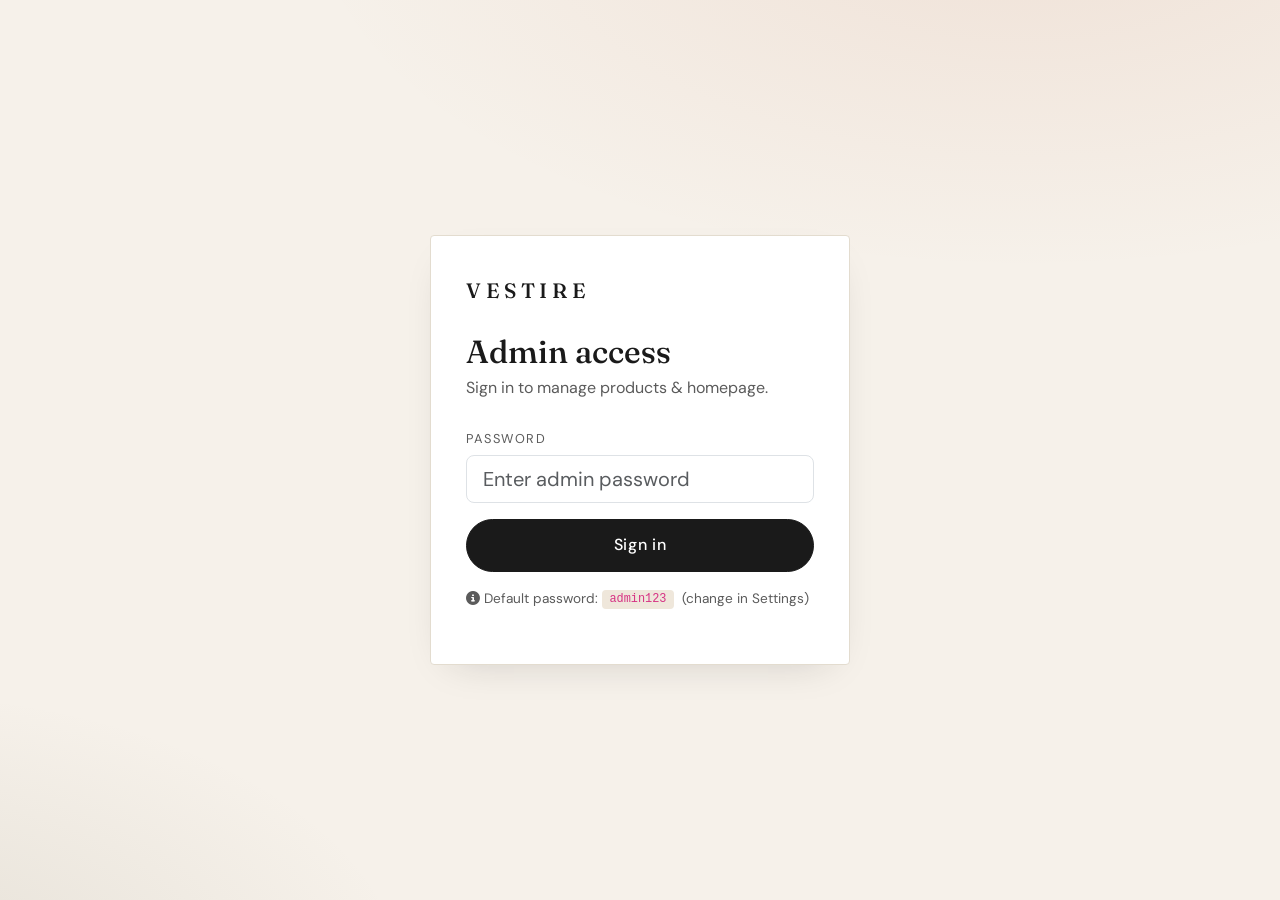
==== commit 6078f24d: "Fix js admin and images" ====
--- a/admin.html
+++ b/admin.html
@@ -177,5 +177,5 @@
   <script src="js/admin.js"></script>
 </body>
 </html>
-"
 
+
--- a/css/style.css
+++ b/css/style.css
@@ -1,4 +1,4 @@
-"/* ============================================================
+/* ============================================================
    VESTIRE — Clothing Boutique
    Aesthetic: warm minimalist · editorial · premium
    ============================================================ */
@@ -673,4 +673,4 @@
 
 /* Hide scrollbar on mobile admin nav */
 .admin-side::-webkit-scrollbar { display: none; }
-"
+
